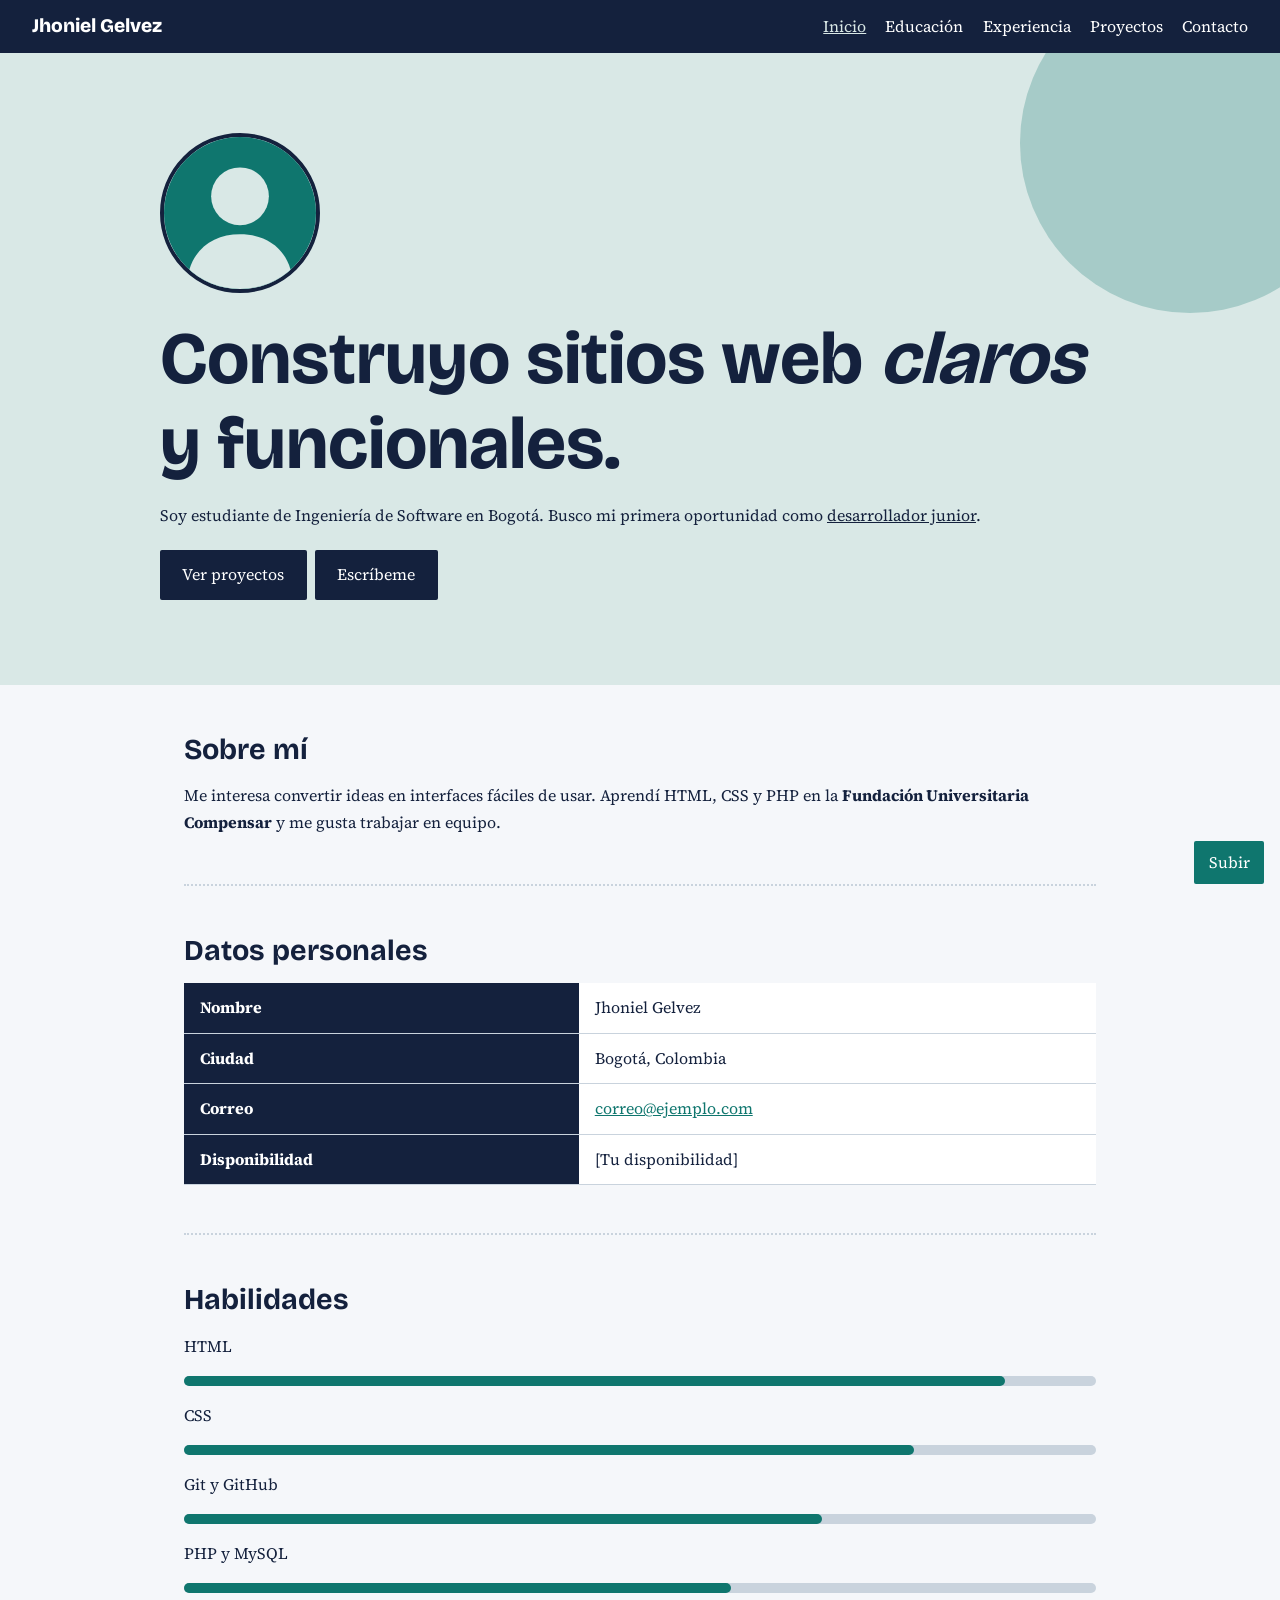
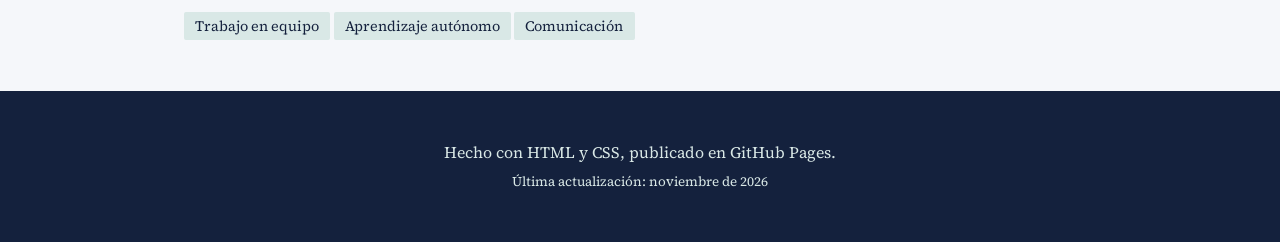
==== index.html @ a7f80f1f "Initial public CV website" ====
<!DOCTYPE html>
<html lang="es">
<head>
  <meta charset="utf-8">
  <meta name="viewport" content="width=device-width, initial-scale=1">
  <meta name="description" content="Hoja de vida web de Jhoniel Gelvez, estudiante de Ingeniería de Software">
  <title>Inicio | Jhoniel Gelvez</title>
  <link rel="preconnect" href="https://fonts.googleapis.com">
  <link rel="preconnect" href="https://fonts.gstatic.com" crossorigin>
  <link href="https://fonts.googleapis.com/css2?family=Bricolage+Grotesque:wght@600;800&family=Source+Serif+4&display=swap" rel="stylesheet">
  <link rel="stylesheet" href="css/styles.css">
</head>
<body id="inicio">
  <header class="nav">
    <a class="logo" href="index.html">Jhoniel Gelvez</a>
    <nav>
      <a href="index.html" class="on">Inicio</a><a href="educacion.html">Educación</a><a href="experiencia.html">Experiencia</a><a href="proyectos.html">Proyectos</a><a href="contacto.html">Contacto</a>
    </nav>
  </header>
  <div class="hero"><div class="circulo"></div><div class="in">
    <img class="foto" src="images/foto.svg" alt="Foto de perfil de Jhoniel Gelvez">
    <h1>Construyo sitios web <em>claros</em> y <strong>funcionales</strong>.</h1>
    <p>Soy estudiante de Ingeniería de Software en Bogotá. Busco mi primera oportunidad como <u>desarrollador junior</u>.</p>
    <a class="btn" href="proyectos.html">Ver proyectos</a><a class="btn" href="contacto.html">Escríbeme</a>
  </div></div>
  <main class="wrap">
    <h2>Sobre mí</h2>
    <p>Me interesa convertir ideas en interfaces fáciles de usar. Aprendí HTML, CSS y PHP en la <b>Fundación Universitaria Compensar</b> y me gusta trabajar en equipo.</p>
    <hr>
    <h2>Datos personales</h2>
    <table>
      <tr><th>Nombre</th><td>Jhoniel Gelvez</td></tr>
      <tr><th>Ciudad</th><td>Bogotá, Colombia</td></tr>
      <tr><th>Correo</th><td><a href="mailto:correo@ejemplo.com">correo@ejemplo.com</a></td></tr>
      <tr><th>Disponibilidad</th><td>[Tu disponibilidad]</td></tr>
    </table>
    <hr>
    <h2>Habilidades</h2>
    <p>HTML</p><div class="barra"><div class="n90"></div></div>
    <p>CSS</p><div class="barra"><div class="n80"></div></div>
    <p>Git y GitHub</p><div class="barra"><div class="n70"></div></div>
    <p>PHP y MySQL</p><div class="barra"><div class="n60"></div></div>
    <span class="tag">Trabajo en equipo</span><span class="tag">Aprendizaje autónomo</span><span class="tag">Comunicación</span>
  </main>
  <a class="top" href="#inicio">Subir</a>
  <footer><p>Hecho con HTML y CSS, publicado en GitHub Pages.<br><small>Última actualización: noviembre de 2026</small></p></footer>
</body>
</html>
---- css/styles.css ----
/* 1. Variables y reglas generales */
:root{--bg:#F5F7FA;--ink:#14213D;--teal:#0F766E;--mist:#D9E8E6;--line:#C9D3DD}
*{box-sizing:border-box}
body{margin:0;font-family:'Source Serif 4',serif;line-height:1.7;color:var(--ink);background:var(--bg)}
h1,h2,h3,.logo{font-family:'Bricolage Grotesque',sans-serif;line-height:1.15}
h1{font-size:clamp(2.4rem,7vw,4.6rem);margin:0 0 1rem}
h2{font-size:1.8rem;margin:0 0 1rem}
a{color:var(--teal)}
hr{border:0;border-top:2px dotted var(--line);margin:3rem 0}
/* 2. Navegación: posición sticky */
.nav{position:sticky;top:0;z-index:5;display:flex;justify-content:space-between;align-items:center;flex-wrap:wrap;gap:.5rem;background:var(--ink);padding:.8rem 2rem}
.nav a{color:#fff;text-decoration:none;margin-left:1.2rem}
.nav .logo{margin:0;font-weight:800;font-size:1.2rem}
.nav a:hover,.nav a.on{color:var(--mist);text-decoration:underline}
/* 3. Estructura con div: posición relative y absolute */
.wrap{max-width:960px;margin:0 auto;padding:3rem 1.5rem}
.hero{position:relative;overflow:hidden;background:var(--mist);padding:5rem 1.5rem}
.hero .in{position:relative;z-index:1;max-width:960px;margin:0 auto}
.circulo{position:absolute;right:-80px;top:-80px;width:340px;height:340px;border-radius:50%;background:var(--teal);opacity:.25}
.foto{width:160px;height:160px;border-radius:50%;border:4px solid var(--ink);object-fit:cover;margin-bottom:1rem}
/* 4. Componentes con clases y display */
.btn{display:inline-block;background:var(--ink);color:#fff;padding:.7rem 1.4rem;text-decoration:none;margin:.3rem .5rem .3rem 0;border-radius:2px;transition:background .2s}
.btn:hover{background:var(--teal)}
.card{background:#fff;border-left:4px solid var(--teal);padding:1.2rem 1.5rem;margin:1.2rem 0;transition:transform .2s}
.card:hover{transform:translateX(6px)}
.tag{display:inline-block;background:var(--mist);padding:.1rem .7rem;margin:.2rem .2rem .2rem 0;border-radius:2px;font-size:.9rem}
.fecha{color:var(--teal);font-weight:bold}
.barra{background:var(--line);height:10px;border-radius:5px;margin:.2rem 0 1rem}
.barra div{height:100%;background:var(--teal);border-radius:5px}
.n90{width:90%}.n80{width:80%}.n70{width:70%}.n60{width:60%}
.grid{display:grid;grid-template-columns:repeat(auto-fit,minmax(260px,1fr));gap:1.5rem}
figure{margin:0;background:#fff}
figure img{width:100%;display:block}
figcaption{padding:1rem}
/* 5. Tablas y formularios */
table{border-collapse:collapse;width:100%;background:#fff}
th,td{padding:.7rem 1rem;border-bottom:1px solid var(--line);text-align:left}
th{background:var(--ink);color:#fff}
label{display:block;margin-top:1rem;font-weight:bold}
input,select,textarea{width:100%;padding:.6rem;border:1px solid var(--line);font:inherit}
input[type=checkbox]{width:auto}
button{margin-top:1.2rem;background:var(--teal);color:#fff;border:0;padding:.8rem 1.6rem;font:inherit;cursor:pointer}
/* 6. Posición fixed, pie y accesibilidad */
.top{position:fixed;right:1rem;bottom:1rem;background:var(--teal);color:#fff;padding:.5rem .9rem;border-radius:2px;text-decoration:none}
footer{text-align:center;padding:2rem;background:var(--ink);color:var(--mist)}
a:focus-visible,button:focus-visible,input:focus-visible,select:focus-visible,textarea:focus-visible{outline:3px solid var(--teal);outline-offset:2px}
@media(max-width:700px){.nav{padding:.8rem 1rem}.nav a{margin:0 .8rem 0 0}.circulo{display:none}}
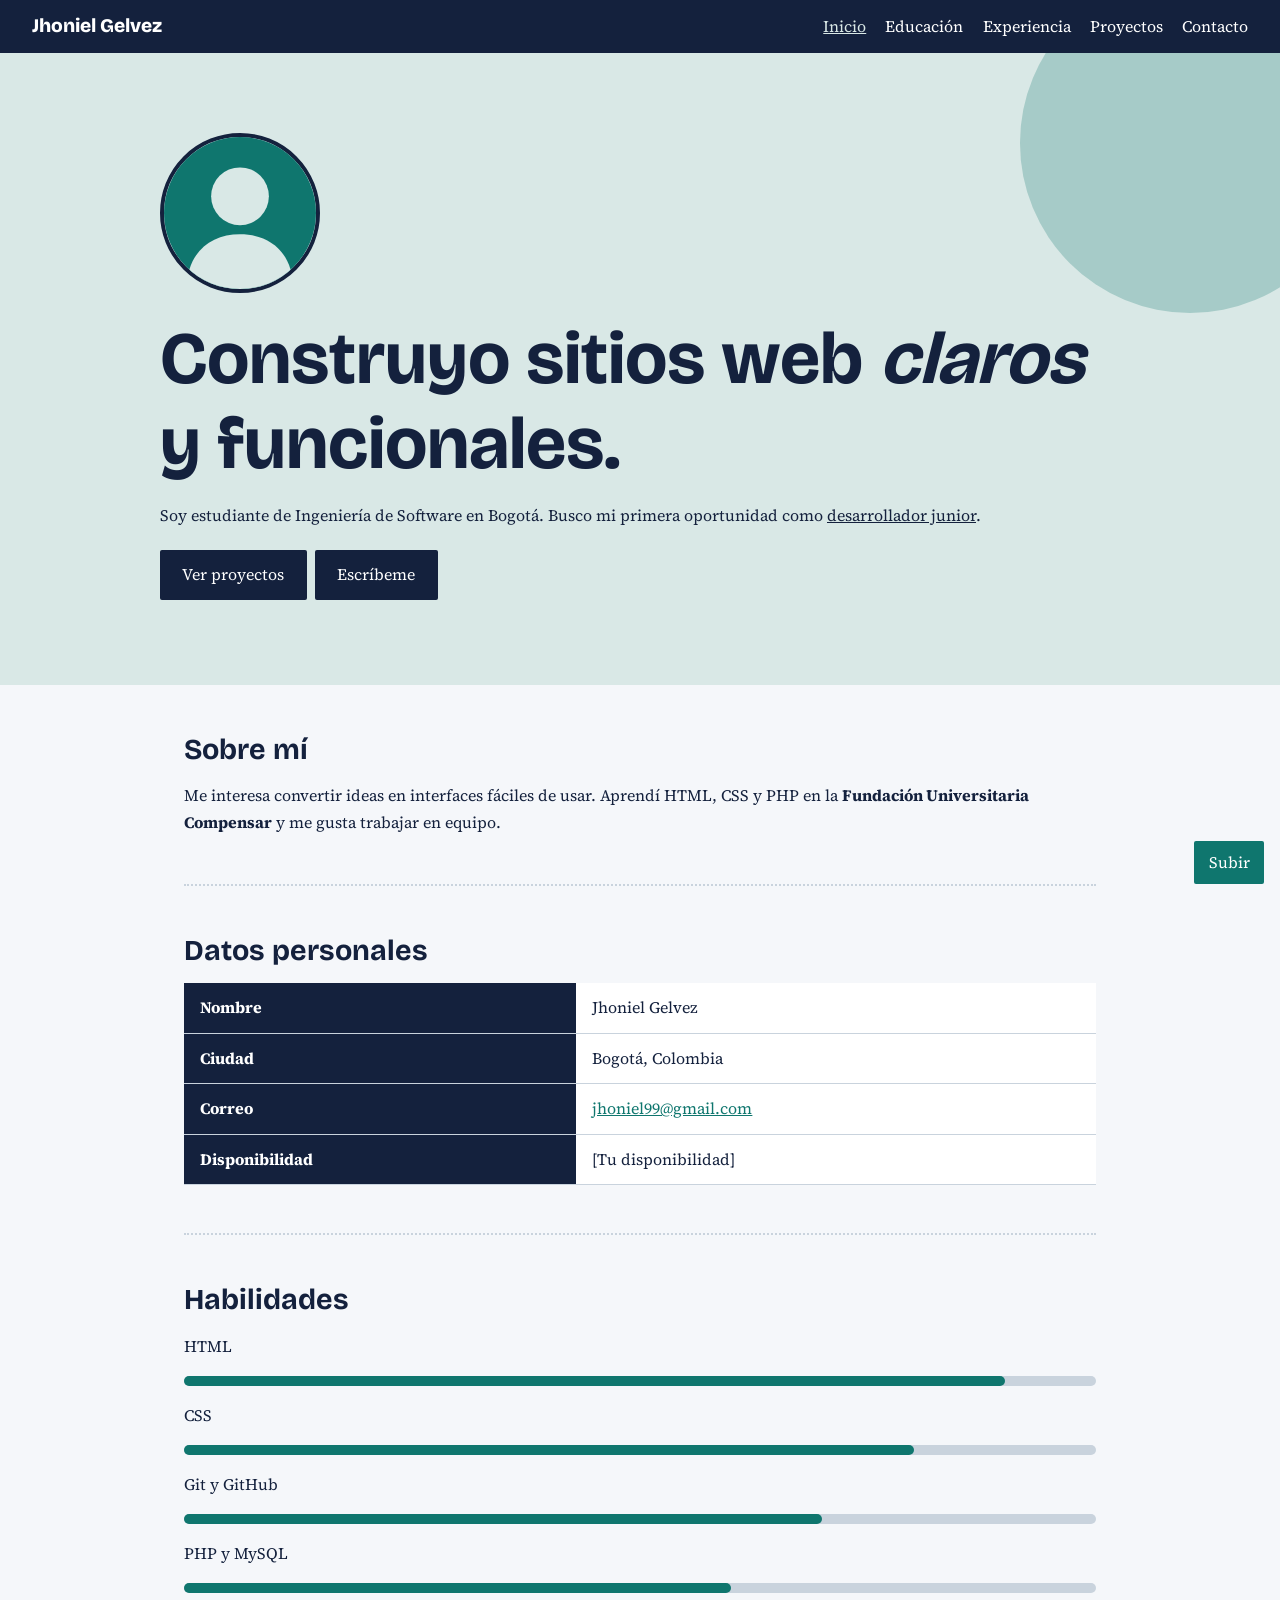
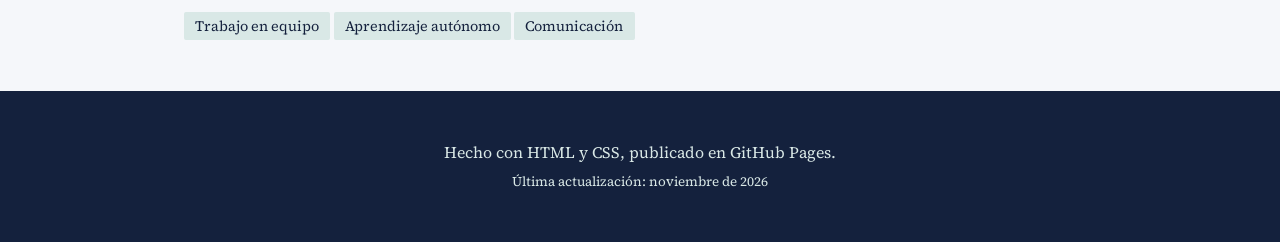
==== commit 4c73f471: "Add files via upload" ====
--- a/index.html
+++ b/index.html
@@ -31,7 +31,7 @@
     <table>
       <tr><th>Nombre</th><td>Jhoniel Gelvez</td></tr>
       <tr><th>Ciudad</th><td>Bogotá, Colombia</td></tr>
-      <tr><th>Correo</th><td><a href="mailto:correo@ejemplo.com">correo@ejemplo.com</a></td></tr>
+      <tr><th>Correo</th><td><a href="mailto:jhoniel99@gmail.com">jhoniel99@gmail.com</a></td></tr>
       <tr><th>Disponibilidad</th><td>[Tu disponibilidad]</td></tr>
     </table>
     <hr>
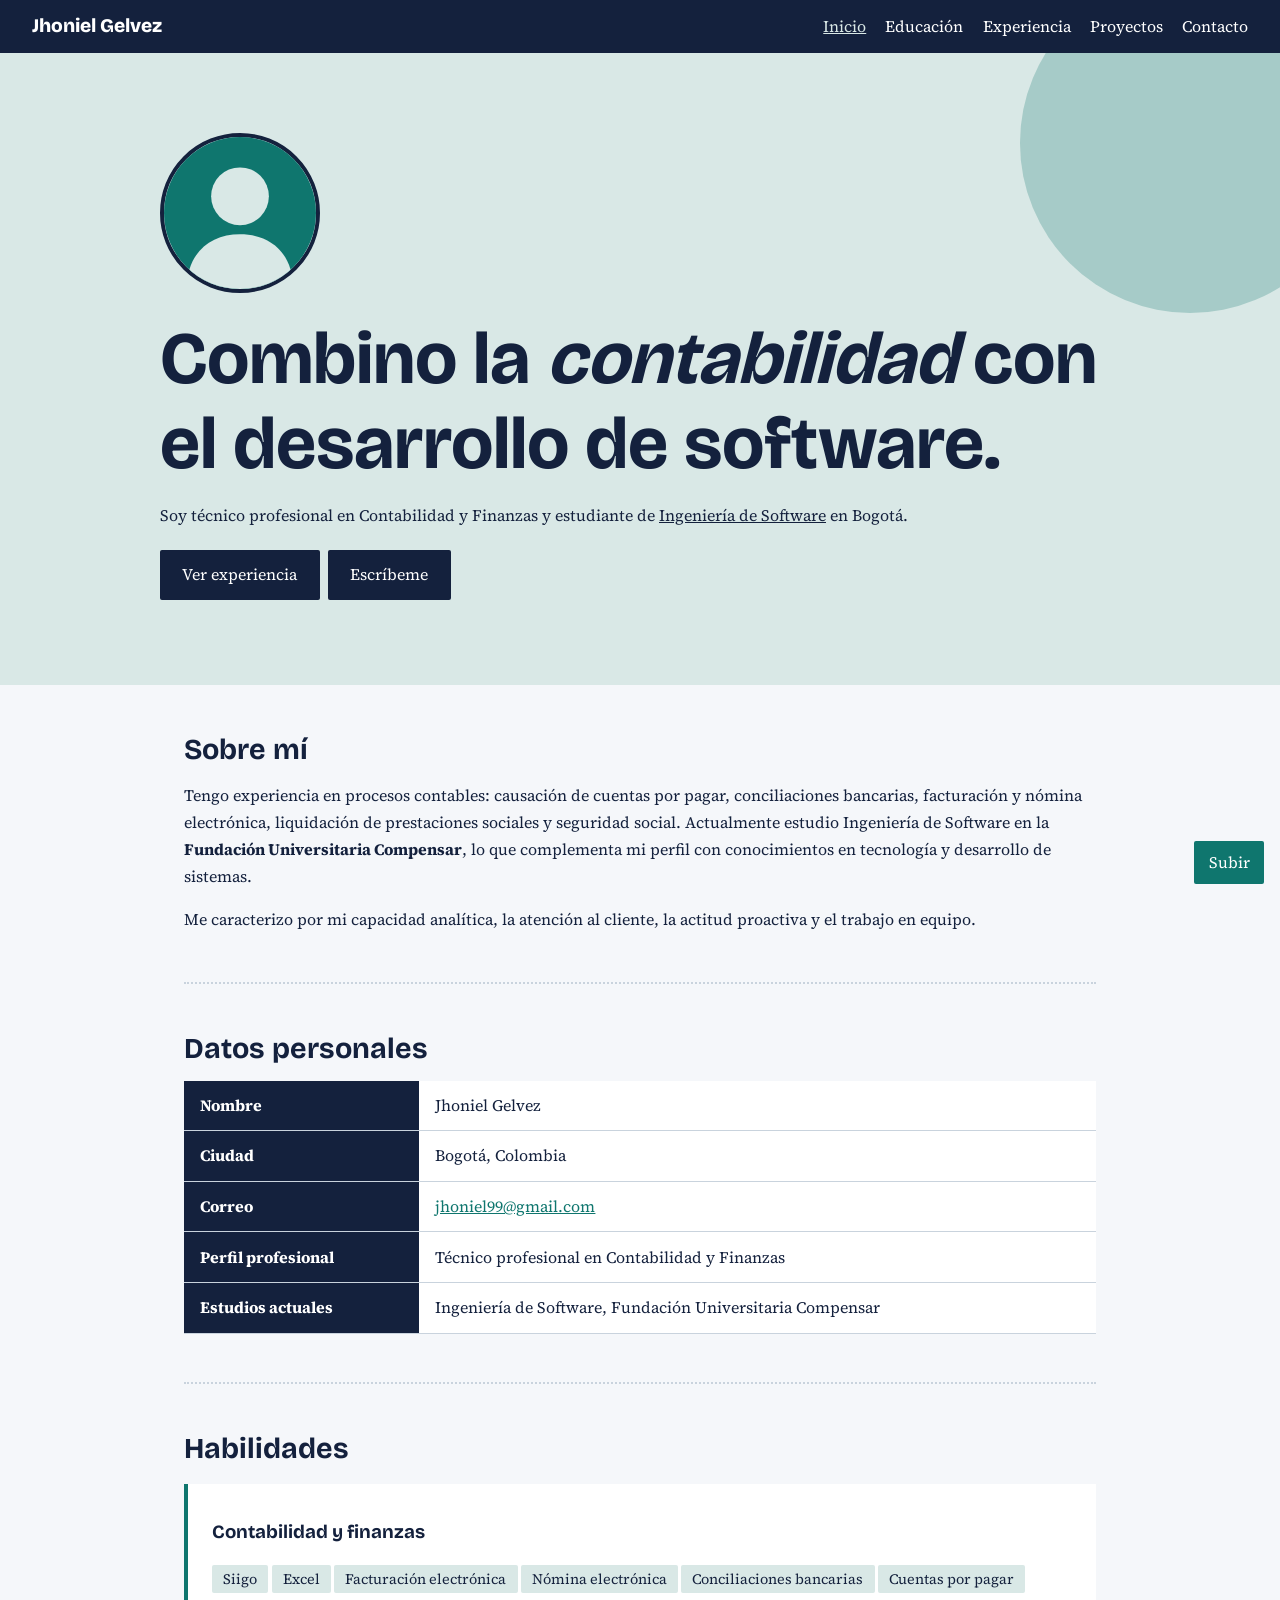
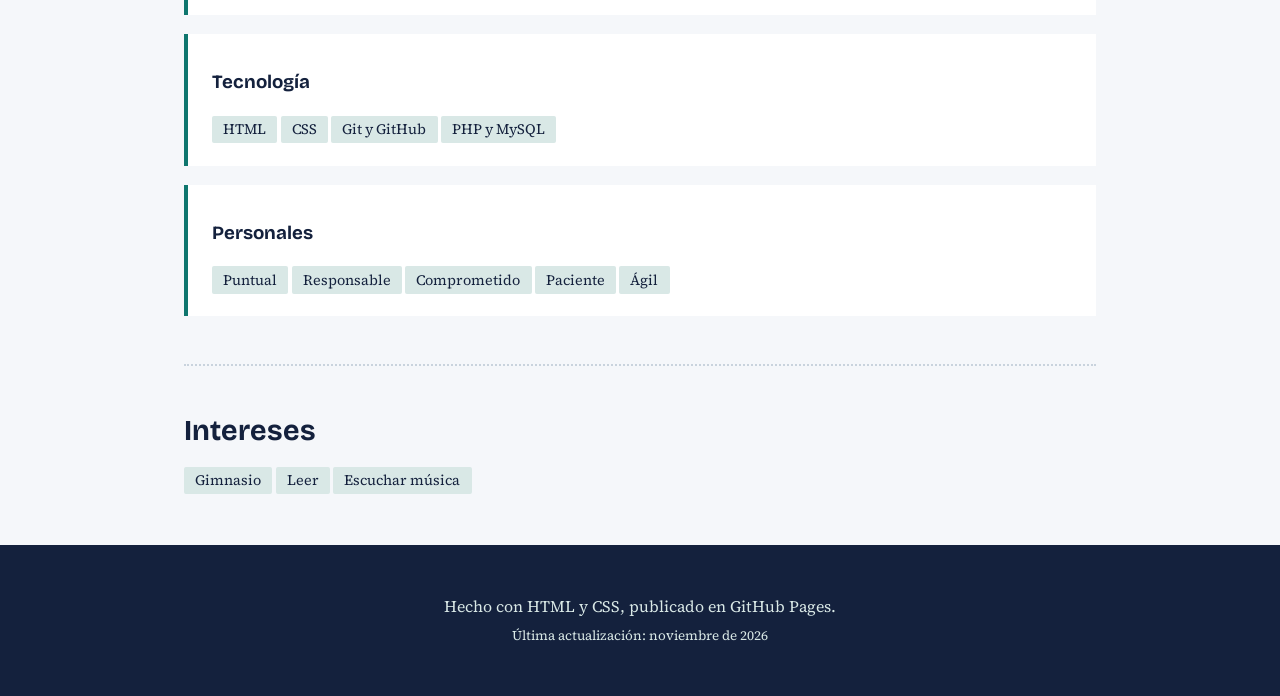
==== commit 46febfb4: "Revise portfolio content and skills section Updated personal information and skills in the portfolio" ====
--- a/index.html
+++ b/index.html
@@ -19,28 +19,40 @@
   </header>
   <div class="hero"><div class="circulo"></div><div class="in">
     <img class="foto" src="images/foto.svg" alt="Foto de perfil de Jhoniel Gelvez">
-    <h1>Construyo sitios web <em>claros</em> y <strong>funcionales</strong>.</h1>
-    <p>Soy estudiante de Ingeniería de Software en Bogotá. Busco mi primera oportunidad como <u>desarrollador junior</u>.</p>
-    <a class="btn" href="proyectos.html">Ver proyectos</a><a class="btn" href="contacto.html">Escríbeme</a>
+    <h1>Combino la <em>contabilidad</em> con el <strong>desarrollo de software</strong>.</h1>
+    <p>Soy técnico profesional en Contabilidad y Finanzas y estudiante de <u>Ingeniería de Software</u> en Bogotá.</p>
+    <a class="btn" href="experiencia.html">Ver experiencia</a><a class="btn" href="contacto.html">Escríbeme</a>
   </div></div>
   <main class="wrap">
     <h2>Sobre mí</h2>
-    <p>Me interesa convertir ideas en interfaces fáciles de usar. Aprendí HTML, CSS y PHP en la <b>Fundación Universitaria Compensar</b> y me gusta trabajar en equipo.</p>
+    <p>Tengo experiencia en procesos contables: causación de cuentas por pagar, conciliaciones bancarias, facturación y nómina electrónica, liquidación de prestaciones sociales y seguridad social. Actualmente estudio Ingeniería de Software en la <b>Fundación Universitaria Compensar</b>, lo que complementa mi perfil con conocimientos en tecnología y desarrollo de sistemas.</p>
+    <p>Me caracterizo por mi capacidad analítica, la atención al cliente, la actitud proactiva y el trabajo en equipo.</p>
     <hr>
     <h2>Datos personales</h2>
     <table>
       <tr><th>Nombre</th><td>Jhoniel Gelvez</td></tr>
       <tr><th>Ciudad</th><td>Bogotá, Colombia</td></tr>
       <tr><th>Correo</th><td><a href="mailto:jhoniel99@gmail.com">jhoniel99@gmail.com</a></td></tr>
-      <tr><th>Disponibilidad</th><td>[Tu disponibilidad]</td></tr>
+      <tr><th>Perfil profesional</th><td>Técnico profesional en Contabilidad y Finanzas</td></tr>
+      <tr><th>Estudios actuales</th><td>Ingeniería de Software, Fundación Universitaria Compensar</td></tr>
     </table>
     <hr>
     <h2>Habilidades</h2>
-    <p>HTML</p><div class="barra"><div class="n90"></div></div>
-    <p>CSS</p><div class="barra"><div class="n80"></div></div>
-    <p>Git y GitHub</p><div class="barra"><div class="n70"></div></div>
-    <p>PHP y MySQL</p><div class="barra"><div class="n60"></div></div>
-    <span class="tag">Trabajo en equipo</span><span class="tag">Aprendizaje autónomo</span><span class="tag">Comunicación</span>
+    <div class="card">
+      <h3>Contabilidad y finanzas</h3>
+      <span class="tag">Siigo</span><span class="tag">Excel</span><span class="tag">Facturación electrónica</span><span class="tag">Nómina electrónica</span><span class="tag">Conciliaciones bancarias</span><span class="tag">Cuentas por pagar</span>
+    </div>
+    <div class="card">
+      <h3>Tecnología</h3>
+      <span class="tag">HTML</span><span class="tag">CSS</span><span class="tag">Git y GitHub</span><span class="tag">PHP y MySQL</span>
+    </div>
+    <div class="card">
+      <h3>Personales</h3>
+      <span class="tag">Puntual</span><span class="tag">Responsable</span><span class="tag">Comprometido</span><span class="tag">Paciente</span><span class="tag">Ágil</span>
+    </div>
+    <hr>
+    <h2>Intereses</h2>
+    <span class="tag">Gimnasio</span><span class="tag">Leer</span><span class="tag">Escuchar música</span>
   </main>
   <a class="top" href="#inicio">Subir</a>
   <footer><p>Hecho con HTML y CSS, publicado en GitHub Pages.<br><small>Última actualización: noviembre de 2026</small></p></footer>
